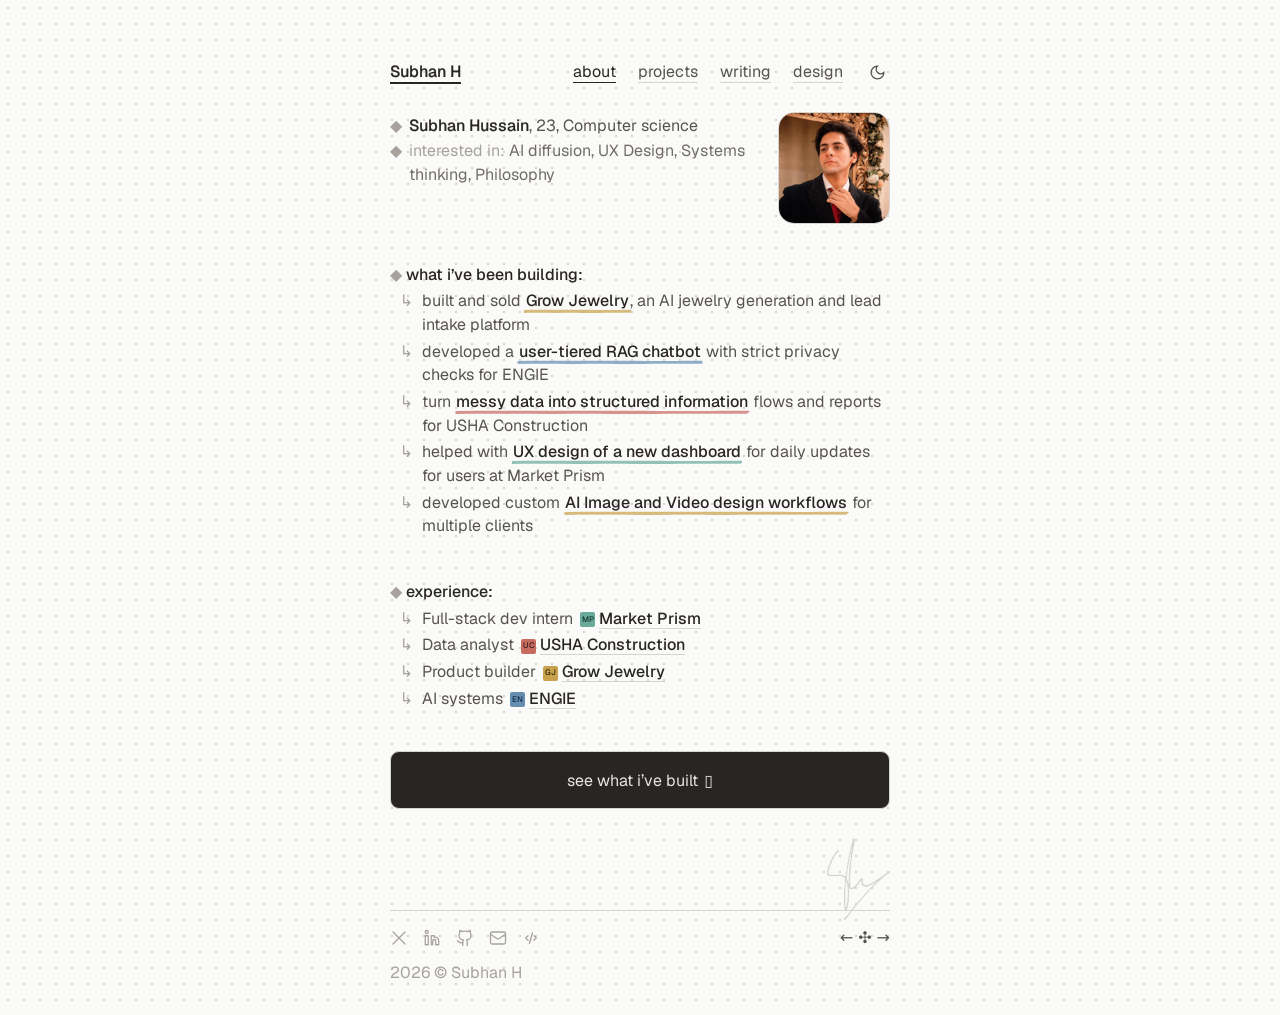
==== index.html @ 0f6ef970 "Simplify portfolio header" ====
<!doctype html>
<html lang="en" data-page="about">
  <head>
    <meta charset="UTF-8">
    <meta name="viewport" content="width=device-width, initial-scale=1">
    <meta name="description" content="Personal resume, projects, and writing.">
    <title>Subhan H</title>
    <script>
      try {
        document.documentElement.dataset.theme = localStorage.getItem("theme") || (matchMedia("(prefers-color-scheme: dark)").matches ? "dark" : "light");
      } catch (_) { document.documentElement.dataset.theme = "light"; }
    </script>
    <link rel="stylesheet" href="styles.css">
  </head>
  <body>
    <div class="page-shell">
      <header class="site-header">
        <a class="brand text-link js-name" href="index.html">Subhan H</a>
        <nav aria-label="Primary navigation">
          <a class="text-link active" href="index.html">about</a>
          <a class="text-link" href="projects.html">projects</a>
          <a class="text-link" href="writing.html">writing</a>
          <a class="text-link" href="design.html">design</a>
        </nav>
        <button class="icon-button js-theme" aria-label="Toggle color theme"></button>
      </header>

      <main>
        <section class="intro" aria-label="Resume overview">
          <div class="intro-section intro-summary">
            <div class="intro-summary-copy">
              <p class="diamond-line"><span>◆</span><span id="about-line"></span></p>
              <p class="diamond-line intro-interests"><span>◆</span><span id="interests-line"></span></p>
            </div>
            <div class="intro-headshot">
              <img src="assets/subhan-headshot.webp" alt="Portrait of Subhan Hussain">
            </div>
          </div>
          <div class="intro-section">
            <h2>◆ <em>what i’ve been building:</em></h2>
            <ul class="branch-list" id="highlights"></ul>
          </div>
          <div class="intro-section">
            <h2>◆ <em>experience:</em></h2>
            <ul class="branch-list experience-list" id="experience"></ul>
          </div>
        </section>
        <a class="work-cta" href="projects.html">see what i’ve built <span aria-hidden="true">▯</span></a>
        <div class="signature" aria-label="Personal signature">
          <img src="assets/signature-line-light.png" alt="">
        </div>
      </main>

      <footer id="site-footer"></footer>
    </div>
    <div id="command-palette"></div>
    <script src="site-data.js"></script>
    <script src="script.js"></script>
  </body>
</html>
---- styles.css ----
@font-face { font-family: Geist; src: url("assets/geist-400.woff2") format("woff2"); font-weight: 400; font-display: swap; }
@font-face { font-family: Geist; src: url("assets/geist-500.woff2") format("woff2"); font-weight: 500; font-display: swap; }
@font-face { font-family: Geist; src: url("assets/geist-500.woff2") format("woff2"); font-weight: 600; font-display: swap; }
@font-face { font-family: Caveat; src: url("assets/caveat-600.woff2") format("woff2"); font-weight: 600; font-display: swap; }

:root {
  font-family: Geist, ui-sans-serif, system-ui, sans-serif;
  color-scheme: light dark;
  --bg: #fafaf9; --dot: #d6d3d1; --text: #57534e; --strong: #292524;
  --muted: #a8a29e; --line: #d6d3d1; --surface: #f5f5f4; --surface-strong: #e7e5e4;
  --button-bg: #292524; --button-text: #e7e5e4; --shadow: rgba(41,37,36,.12);
  --accent-market-prism: #6aaa9a; --accent-usha: #c76b60; --accent-grow-jewelry: #c7a14c; --accent-engie: #668eb1;
}
:root[data-theme="dark"] {
  --bg: #050505; --dot: #18304a; --text: #a8a29e; --strong: #d6d3d1;
  --muted: #78716c; --line: #44403c; --surface: #1c1917; --surface-strong: #57534e;
  --button-bg: #151515; --button-text: #8f8b87; --shadow: rgba(0,0,0,.45);
}
* { box-sizing: border-box; }
html { min-height: 100%; background-color: var(--bg); background-image: radial-gradient(circle,var(--dot) .75px,transparent .85px); background-size: 16px 16px; font-kerning: normal; font-optical-sizing: none; font-synthesis: none; text-rendering: optimizeLegibility; }
body { margin: 0; min-width: 320px; color: var(--text); }
button,input { font: inherit; } button,a { color: inherit; -webkit-tap-highlight-color: transparent; }
.page-shell { width: min(500px,calc(100% - 48px)); min-height: 100vh; margin: 0 auto; padding: 60px 0 30px; font-size: 16px; line-height: 1.48; }
.site-header { display: flex; align-items: center; gap: 22px; margin-bottom: 26px; white-space: nowrap; }
.site-header nav { display: flex; align-items: center; gap: 22px; margin-left: auto; }
.text-link { padding: 0 0 2px; background: none; text-decoration: underline; text-decoration-color: var(--line); text-underline-offset: 5px; }
.text-link:hover,.text-link:focus-visible,.text-link.active { color: var(--strong); text-decoration-color: var(--strong); }
.brand { color: var(--strong); font-weight: 600; text-decoration-color: var(--strong); text-decoration-thickness: 2px; text-underline-offset: 5px; -webkit-text-stroke: .2px currentColor; }
.icon-button { display: grid; place-items: center; border: 0; padding: 4px; background: none; cursor: pointer; }
.icon-button svg { width: 17px; height: 17px; fill: none; stroke: currentColor; stroke-width: 1.8; stroke-linecap: round; }
.intro { display: grid; gap: 34px; }.intro-section { min-width: 0; }.intro-summary { display: grid; grid-template-columns: minmax(0,1fr) auto; gap: 18px; align-items: start; }.intro-summary-copy { min-width: 0; }.intro-headshot { width: clamp(88px,18vw,112px); aspect-ratio: 1; overflow: hidden; border: 1px solid var(--line); border-radius: 16px; background: var(--surface); }.intro-headshot img { display: block; width: 100%; height: 100%; object-fit: cover; object-position: center; }.intro p { margin: 2px 0; }.diamond-line { display: flex; gap: 7px; align-items: baseline; }.diamond-line>span:first-child,.intro h2 { color: var(--muted); }.intro-name { color: var(--strong); font-weight: 600; -webkit-text-stroke: .15px currentColor; }:root[data-theme="dark"] .intro-name { color: #fff; }.interests-label { color: var(--muted); }.interests-list { color: color-mix(in srgb,var(--text) 68%,var(--muted)); font-style: oblique 10deg; font-synthesis: style; }
strong { color: var(--strong); font-weight: 500; text-decoration: underline; text-decoration-color: var(--line); text-underline-offset: 4px; }.company-link { color: inherit; text-decoration: none; }.highlight strong { position: relative; z-index: 0; isolation: isolate; padding: 0 1px 3px; text-decoration: none; }.highlight strong::after { position: absolute; z-index: -1; right: -2px; bottom: -1px; left: -2px; height: 8px; background: color-mix(in srgb,var(--highlight-color) 78%,white); content: ""; opacity: .92; pointer-events: none; -webkit-mask: url("assets/crayon-underline.svg") center/100% 100% no-repeat; mask: url("assets/crayon-underline.svg") center/100% 100% no-repeat; }.highlight--market-prism strong { --highlight-color: var(--accent-market-prism); }.highlight--usha strong { --highlight-color: var(--accent-usha); }.highlight--grow-jewelry strong { --highlight-color: var(--accent-grow-jewelry); }.highlight--engie strong { --highlight-color: var(--accent-engie); }
.intro h2 { margin: 5px 0 2px; font-size: 16px; font-weight: 400; }.intro h2 em { color: var(--strong); font-weight: 500; }
.branch-list { list-style: none; margin: 0; padding: 0 0 0 31px; }.branch-list li { position: relative; margin: 3px 0; padding-left: 1px; }.branch-list li::before { content: "↳"; position: absolute; right: calc(100% + 8px); color: var(--muted); }
.company-mark { display: inline-grid; place-items: center; width: 15px; height: 15px; margin-left: 3px; border-radius: 2px; background: var(--surface-strong); color: var(--strong); font-size: 8px; font-weight: 600; vertical-align: 2px; }.company-mark--market-prism { background: var(--accent-market-prism); color: #153730; }.company-mark--usha { background: var(--accent-usha); color: #321b1b; }.company-mark--grow-jewelry { background: var(--accent-grow-jewelry); color: #302504; }.company-mark--engie { background: var(--accent-engie); color: #102b43; }
.work-cta { display: flex; align-items: center; justify-content: center; gap: 7px; width: 100%; height: 58px; margin-top: 38px; border: 1px solid var(--line); border-radius: 9px; background: var(--button-bg); color: var(--button-text); text-decoration: none; transition: transform .18s ease,box-shadow .18s ease; }.work-cta:hover { transform: translateY(-2px); box-shadow: 0 8px 20px var(--shadow); }
.signature { position: relative; z-index: 2; display: flex; align-items: center; justify-content: flex-end; height: 88px; margin: 8px 0 0; overflow: visible; pointer-events: none; }.signature img { display: block; width: auto; height: 82px; object-fit: contain; transform: translateY(18px); }:root[data-theme="dark"] .signature img { content: url("assets/signature-line-dark.png"); }
footer { position: relative; z-index: 1; margin-top: 5px; padding-top: 15px; border-top: 1px solid var(--line); color: var(--muted); }.footer-row,.socials,.footer-mark { display: flex; align-items: center; }.footer-row { justify-content: space-between; }.socials { gap: 15px; }.socials a { display: grid; place-items: center; min-width: 18px; text-decoration: none; transition: color .15s ease,transform .15s ease; }.socials a:hover { color: var(--strong); transform: translateY(-2px); }.socials svg { width: 18px; height: 18px; fill: none; stroke: currentColor; stroke-width: 1.7; stroke-linecap: round; stroke-linejoin: round; }.footer-mark { gap: 5px; color: var(--text); }footer p { margin: 11px 0 0; }
.project-search { display: flex; align-items: center; gap: 8px; height: 44px; margin: 4px 0 15px; padding: 0 12px; border: 1px solid var(--line); border-radius: 7px; background: color-mix(in srgb,var(--bg) 82%,transparent); }.project-search:focus-within { border-color: var(--strong); }.search-icon { width: 21px; height: 21px; fill: none; stroke: currentColor; stroke-width: 2; stroke-linecap: round; }.project-search input { width: 100%; border: 0; outline: 0; background: transparent; color: var(--strong); }.project-search input::placeholder { color: var(--muted); }
.project-list { display: grid; gap: 15px; }.project-card { position: relative; overflow: hidden; border: 1px solid var(--line); border-radius: 8px; background: var(--surface-strong); }.project-card-link { position: absolute; inset: 0; z-index: 1; border-radius: inherit; cursor: pointer; }.project-art { position: relative; display: grid; place-items: center; height: 245px; overflow: hidden; background: #2c2441; }.project-art.amber { background: #f1dba9; }.project-art.cyan { background: #173a44; }.project-thumbnail { display: block; width: 100%; height: 100%; object-fit: contain; background: #090909; }.art-grid { position: absolute; inset: 0; opacity: .5; background-image: linear-gradient(rgba(255,255,255,.1) 1px,transparent 1px),linear-gradient(90deg,rgba(255,255,255,.1) 1px,transparent 1px); background-size: 24px 24px; transform: perspective(250px) rotateX(55deg) scale(1.5); transform-origin: center bottom; }.art-window { position: relative; width: 73%; height: 66%; padding: 32px 24px; border: 1px solid rgba(255,255,255,.7); border-radius: 7px; background: rgba(250,250,249,.92); box-shadow: 0 20px 45px rgba(0,0,0,.25); color: #292524; }.art-window i { position: absolute; top: 12px; width: 7px; height: 7px; border-radius: 50%; background: #a8a29e; }.art-window i:first-child { left: 13px; background: #ef4444; }.art-window i:nth-child(2) { left: 25px; background: #f59e0b; }.art-window i:nth-child(3) { left: 37px; background: #22c55e; }.art-window b,.art-window small { display: block; }.art-window b { margin-top: 13px; font-size: 22px; }.art-window small { margin-top: 7px; color: #78716c; }
.project-copy { padding: 18px 20px 20px; background: color-mix(in srgb,var(--surface-strong) 92%,transparent); }.project-heading { display: flex; align-items: center; justify-content: space-between; }.project-heading h1 { margin: 0; color: var(--strong); font-size: 24px; font-weight: 500; }.project-heading span { position: relative; z-index: 2; display: flex; gap: 16px; }.project-heading svg { width: 20px; height: 20px; fill: none; stroke: currentColor; stroke-width: 1.8; stroke-linecap: round; stroke-linejoin: round; }.project-copy p { margin: 7px 0 5px; line-height: 1.55; }.tags { color: var(--muted); font-size: 13px; }.empty { margin: 30px 0; text-align: center; }
.article-list { display: grid; gap: 9px; padding: 2px 0 13px; }.article-row { display: grid; grid-template-columns: minmax(0,1fr) auto; gap: 18px; padding: 0; text-decoration: none; }.article-row span { color: var(--strong); }.article-row:hover span { text-decoration: underline; text-underline-offset: 4px; }.article-row time { color: var(--muted); }
.project-article { padding: 2px 0 13px; }.article-back { display: inline-block; margin-bottom: 25px; color: var(--muted); text-decoration: none; }.article-back:hover { color: var(--strong); text-decoration: underline; text-underline-offset: 4px; }.article-kicker { margin: 0 0 8px; color: var(--muted); font-size: 13px; }.project-article h1 { margin: 0; color: var(--strong); font-size: clamp(30px,7vw,40px); font-weight: 500; line-height: 1.1; letter-spacing: -.035em; }.article-dek { margin: 13px 0 0; color: var(--text); font-size: 18px; line-height: 1.5; }.article-note { margin: 12px 0 0; color: var(--muted); font-size: 13px; }.project-article section { margin-top: 34px; }.project-article h2 { margin: 0 0 12px; color: var(--strong); font-size: 21px; font-weight: 500; line-height: 1.25; }.project-article p { margin: 0 0 16px; line-height: 1.65; }.article-points,.article-flow { margin: 0 0 18px; padding-left: 22px; }.article-points li,.article-flow li { margin: 7px 0; line-height: 1.55; }.article-flow { counter-reset: flow; padding-left: 0; list-style: none; }.article-flow li { position: relative; padding-left: 33px; }.article-flow li::before { position: absolute; left: 0; display: grid; place-items: center; width: 21px; height: 21px; border: 1px solid var(--line); border-radius: 50%; color: var(--muted); content: counter(flow); counter-increment: flow; font-size: 11px; }.architecture-table { width: 100%; margin: 0 0 20px; border-collapse: collapse; font-size: 14px; }.architecture-table th,.architecture-table td { padding: 10px; border: 1px solid var(--line); text-align: left; vertical-align: top; }.architecture-table th { color: var(--strong); font-weight: 500; }.architecture-table td:first-child { width: 54px; color: var(--muted); font-family: ui-monospace,monospace; }
.design-accordion { display: grid; gap: 10px; }.design-section { border: 1px solid var(--line); border-radius: 8px; background: color-mix(in srgb,var(--bg) 86%,transparent); overflow: clip; }.design-section summary { display: flex; align-items: center; justify-content: space-between; gap: 16px; padding: 12px 14px; color: var(--strong); font-weight: 500; cursor: pointer; list-style: none; }.design-section summary::-webkit-details-marker { display: none; }.design-section summary::after { content: "+"; order: 3; width: 16px; color: var(--muted); font-family: ui-monospace,monospace; font-weight: 400; text-align: center; }.design-section[open] summary::after { content: "−"; }.design-section[open] summary { border-bottom: 1px solid var(--line); }.section-count { margin-left: auto; color: var(--muted); font-size: 12px; font-weight: 400; }.section-body { padding: 14px; }.ux-article-grid { display: grid; grid-template-columns: repeat(2,minmax(0,1fr)); gap: 10px; }.ux-article-card { min-width: 0; overflow: hidden; border: 1px solid var(--line); border-radius: 8px; background: var(--surface); }.ux-card-art { position: relative; display: flex; align-items: flex-end; aspect-ratio: 16/10; padding: 10px; overflow: hidden; border-bottom: 1px solid var(--line); background-image: linear-gradient(rgba(255,255,255,.05) 1px,transparent 1px),linear-gradient(90deg,rgba(255,255,255,.05) 1px,transparent 1px); background-size: 14px 14px; }.ux-card-art span { color: var(--muted); font-family: ui-monospace,monospace; font-size: 12px; }.ux-card-art i { position: absolute; right: 12px; width: 42%; height: 1px; background: var(--line); transform-origin: right; }.ux-card-art i:nth-of-type(1) { top: 35%; transform: rotate(-18deg); }.ux-card-art i:nth-of-type(2) { top: 53%; width: 60%; transform: rotate(12deg); }.ux-card-art i:nth-of-type(3) { top: 69%; width: 32%; transform: rotate(-35deg); }.ux-card-copy { padding: 11px; }.ux-card-copy small { display: block; color: var(--muted); font-size: 10px; line-height: 1.3; }.ux-card-copy h1 { margin: 7px 0 5px; color: var(--strong); font-size: 15px; font-weight: 500; line-height: 1.25; }.ux-card-copy p { margin: 0; font-size: 13px; line-height: 1.4; }.read-label { display: block; margin-top: 12px; color: var(--muted); font-size: 11px; }.brand-body { padding: 10px; }.brand-grid { display: grid; grid-template-columns: repeat(2,minmax(0,1fr)); gap: 10px; }.brand-item { display: grid; place-items: center; aspect-ratio: 4/5; padding: 4px; overflow: hidden; border: 1px solid var(--line); border-radius: 8px; background: var(--surface); transition: border-color .15s ease,transform .15s ease; }.brand-item:hover { border-color: var(--strong); transform: translateY(-2px); }.brand-item img { display: block; width: 100%; height: 100%; border-radius: 5px; object-fit: contain; }
.palette-backdrop { position: fixed; inset: 0; z-index: 20; display: grid; place-items: start center; padding-top: 17vh; background: rgba(0,0,0,.48); backdrop-filter: blur(3px); }.palette-backdrop[hidden] { display: none; }.palette { width: min(420px,calc(100% - 36px)); padding: 8px; border: 1px solid var(--line); border-radius: 10px; background: var(--bg); box-shadow: 0 24px 70px rgba(0,0,0,.35); }.palette-title { display: flex; justify-content: space-between; padding: 7px 9px 11px; color: var(--muted); font-size: 13px; }.palette-title button { padding: 0; border: 0; background: none; font-size: 20px; }.palette>a,.palette>button { display: block; width: 100%; padding: 9px 10px; border: 0; border-radius: 6px; background: transparent; text-align: left; text-decoration: none; cursor: pointer; }.palette>a:hover,.palette>button:hover,.palette>a:focus-visible,.palette>button:focus-visible { background: var(--surface); color: var(--strong); outline: none; }
:focus-visible { outline: 2px solid var(--strong); outline-offset: 3px; }
@supports (-moz-appearance:none) { .page-shell { -webkit-text-stroke: .08px currentColor; } }
@media (max-width:640px) { .page-shell { width: calc(100% - 48px); padding-top: 31px; }.site-header { flex-wrap: wrap; gap: 10px 12px; margin-bottom: 36px; }.site-header nav { order: 3; width: 100%; gap: 16px; margin-left: 0; }.icon-button { margin-left: auto; }.signature { height: 78px; }.signature img { height: 72px; transform: translateY(16px); }.project-art { height: 190px; }.project-copy { padding: 15px 17px 17px; }.project-heading h1 { font-size: 22px; }.article-row { gap: 10px; }.article-row time { width: 52px; text-align: right; }.design-section summary { padding: 11px 12px; }.section-body { padding: 12px; }.design-case dl { padding-left: 20px; }.brand-body { padding: 8px; }.brand-grid { gap: 8px; } }
@media (max-width:380px) { .page-shell { width: calc(100% - 32px); }.site-header { gap: 8px; font-size: 14px; }.site-header nav { gap: 8px; }.project-art { height: 165px; } }
@media (prefers-reduced-motion:reduce) { *,*::before,*::after { scroll-behavior: auto!important; transition: none!important; } }
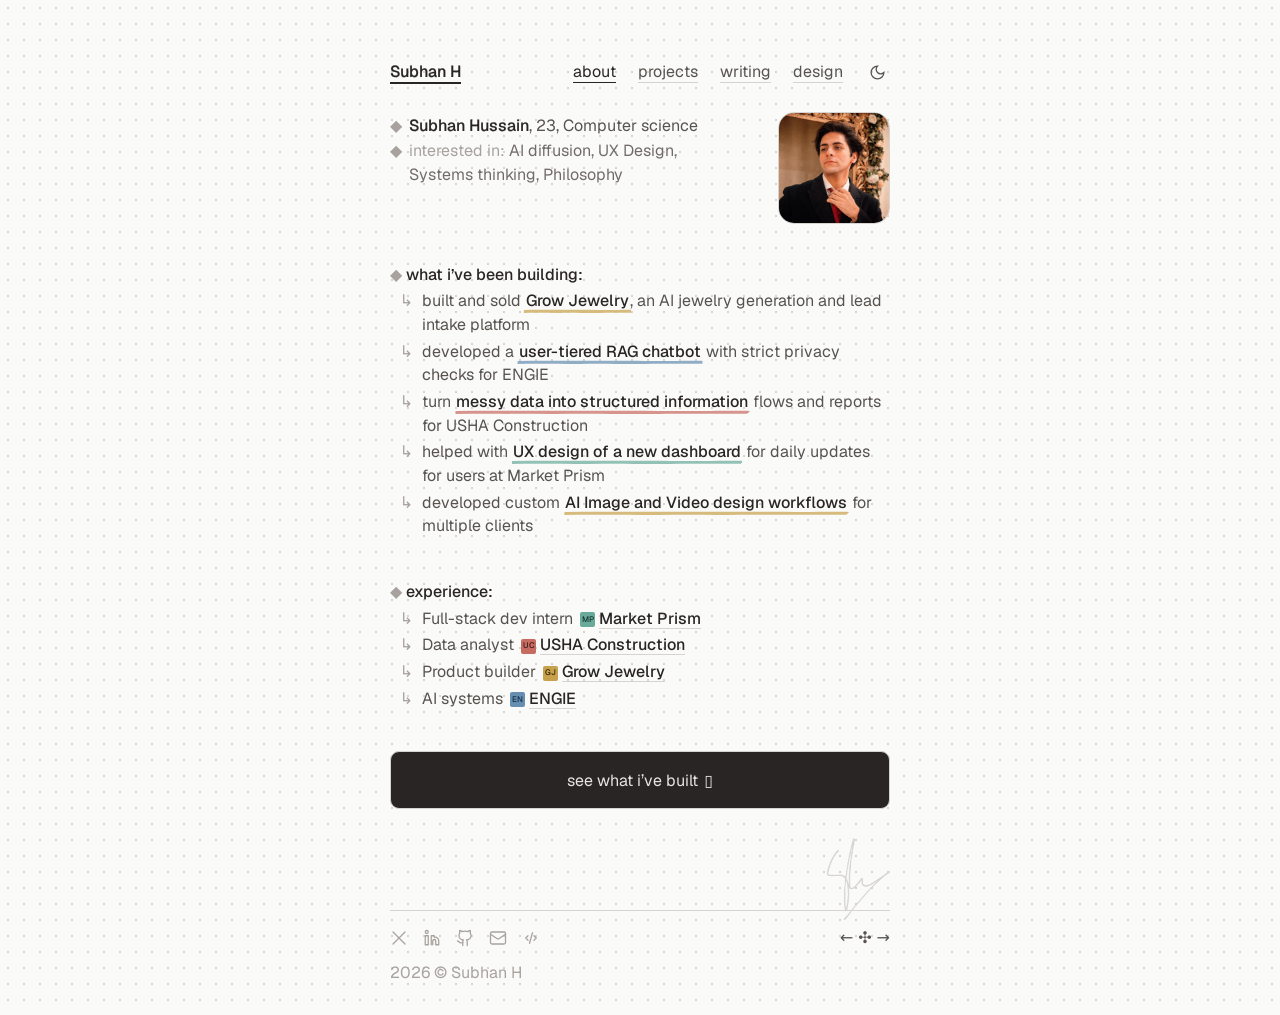
==== commit fc857acf: "Refresh profile data assets" ====
--- a/index.html
+++ b/index.html
@@ -54,7 +54,7 @@
       <footer id="site-footer"></footer>
     </div>
     <div id="command-palette"></div>
-    <script src="site-data.js"></script>
-    <script src="script.js"></script>
+    <script src="site-data.js?v=6ecf528"></script>
+    <script src="script.js?v=6ecf528"></script>
   </body>
 </html>
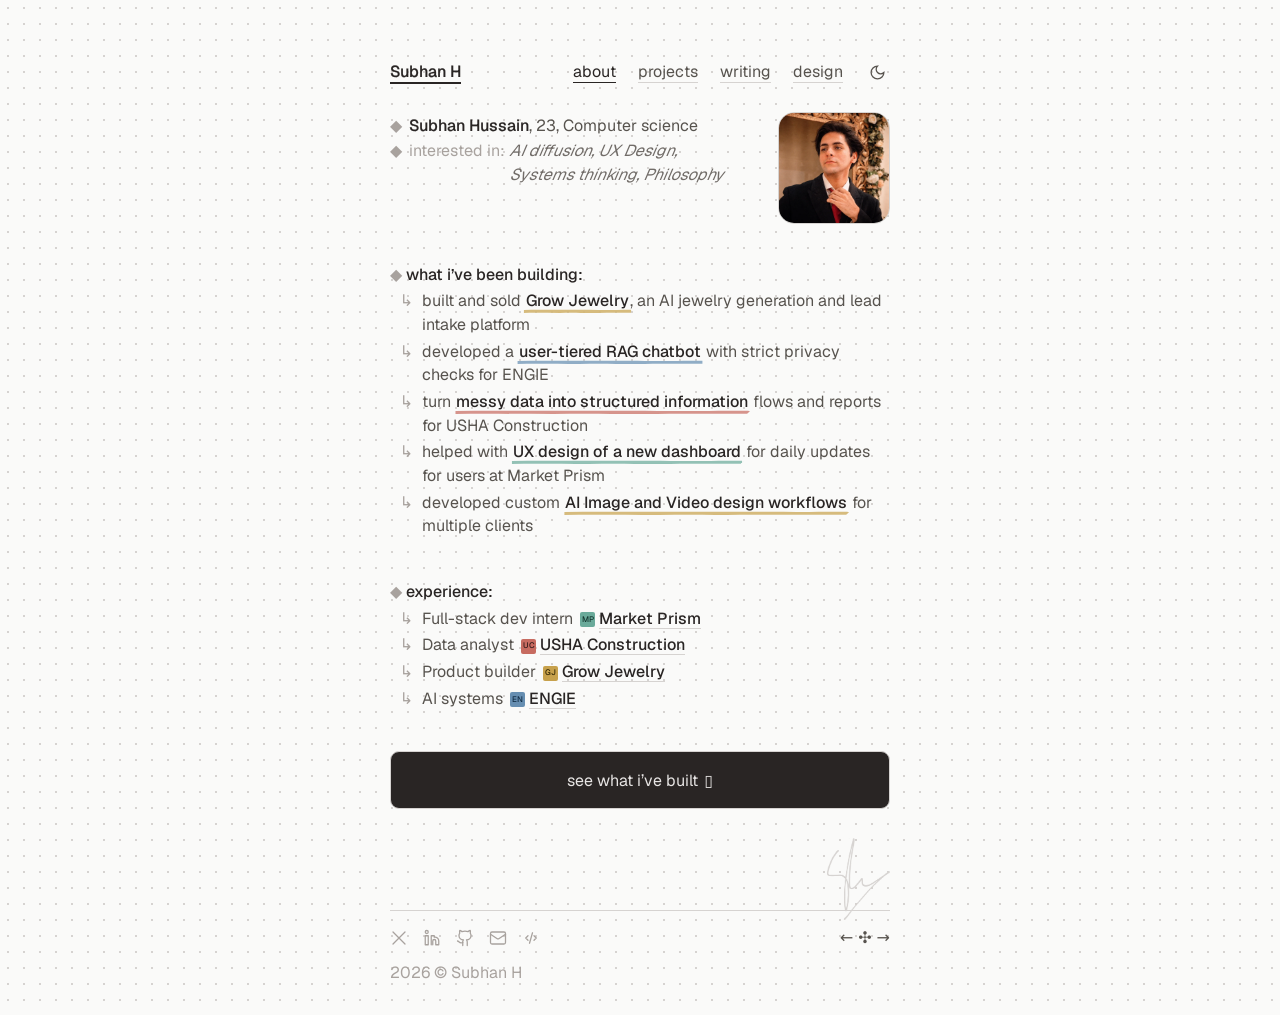
==== commit 7362b31d: "Share profile intro across site" ====
--- a/index.html
+++ b/index.html
@@ -10,7 +10,7 @@
         document.documentElement.dataset.theme = localStorage.getItem("theme") || (matchMedia("(prefers-color-scheme: dark)").matches ? "dark" : "light");
       } catch (_) { document.documentElement.dataset.theme = "light"; }
     </script>
-    <link rel="stylesheet" href="styles.css">
+    <link rel="stylesheet" href="styles.css?v=site-intro-1">
   </head>
   <body>
     <div class="page-shell">
@@ -25,17 +25,10 @@
         <button class="icon-button js-theme" aria-label="Toggle color theme"></button>
       </header>
 
+      <section class="site-intro js-site-intro" aria-label="Profile introduction"></section>
+
       <main>
         <section class="intro" aria-label="Resume overview">
-          <div class="intro-section intro-summary">
-            <div class="intro-summary-copy">
-              <p class="diamond-line"><span>◆</span><span id="about-line"></span></p>
-              <p class="diamond-line intro-interests"><span>◆</span><span id="interests-line"></span></p>
-            </div>
-            <div class="intro-headshot">
-              <img src="assets/subhan-headshot.webp" alt="Portrait of Subhan Hussain">
-            </div>
-          </div>
           <div class="intro-section">
             <h2>◆ <em>what i’ve been building:</em></h2>
             <ul class="branch-list" id="highlights"></ul>
@@ -54,7 +47,7 @@
       <footer id="site-footer"></footer>
     </div>
     <div id="command-palette"></div>
-    <script src="site-data.js?v=6ecf528"></script>
-    <script src="script.js?v=6ecf528"></script>
+    <script src="site-data.js?v=site-intro-1"></script>
+    <script src="script.js?v=site-intro-1"></script>
   </body>
 </html>
--- a/styles.css
+++ b/styles.css
@@ -28,7 +28,7 @@
 .brand { color: var(--strong); font-weight: 600; text-decoration-color: var(--strong); text-decoration-thickness: 2px; text-underline-offset: 5px; -webkit-text-stroke: .2px currentColor; }
 .icon-button { display: grid; place-items: center; border: 0; padding: 4px; background: none; cursor: pointer; }
 .icon-button svg { width: 17px; height: 17px; fill: none; stroke: currentColor; stroke-width: 1.8; stroke-linecap: round; }
-.intro { display: grid; gap: 34px; }.intro-section { min-width: 0; }.intro-summary { display: grid; grid-template-columns: minmax(0,1fr) auto; gap: 18px; align-items: start; }.intro-summary-copy { min-width: 0; }.intro-headshot { width: clamp(88px,18vw,112px); aspect-ratio: 1; overflow: hidden; border: 1px solid var(--line); border-radius: 16px; background: var(--surface); }.intro-headshot img { display: block; width: 100%; height: 100%; object-fit: cover; object-position: center; }.intro p { margin: 2px 0; }.diamond-line { display: flex; gap: 7px; align-items: baseline; }.diamond-line>span:first-child,.intro h2 { color: var(--muted); }.intro-name { color: var(--strong); font-weight: 600; -webkit-text-stroke: .15px currentColor; }:root[data-theme="dark"] .intro-name { color: #fff; }.interests-label { color: var(--muted); }.interests-list { color: color-mix(in srgb,var(--text) 68%,var(--muted)); font-style: oblique 10deg; font-synthesis: style; }
+.site-intro { display: grid; grid-template-columns: minmax(0,1fr) auto; gap: 18px; align-items: start; margin-bottom: 34px; }.intro { display: grid; gap: 34px; }.intro-section,.intro-summary-copy { min-width: 0; }.intro-headshot { width: clamp(88px,18vw,112px); aspect-ratio: 1; overflow: hidden; border: 1px solid var(--line); border-radius: 16px; background: var(--surface); }.intro-headshot img { display: block; width: 100%; height: 100%; object-fit: cover; object-position: center; }.site-intro p,.intro p { margin: 2px 0; }.diamond-line { display: flex; gap: 7px; align-items: baseline; }.diamond-line>span:first-child,.intro h2 { color: var(--muted); }.intro-name { color: var(--strong); font-weight: 600; -webkit-text-stroke: .15px currentColor; }:root[data-theme="dark"] .intro-name { color: #fff; }.interests-content { display: grid; grid-template-columns: auto minmax(0,1fr); flex: 1; align-items: start; min-width: 0; column-gap: 5px; }.interests-label { color: var(--muted); }.interests-list { display: grid; min-width: 0; color: color-mix(in srgb,var(--text) 68%,var(--muted)); font-style: italic; font-synthesis: style; }.interest-value-line { display: block; transform: skewX(-10deg); transform-origin: left center; }
 strong { color: var(--strong); font-weight: 500; text-decoration: underline; text-decoration-color: var(--line); text-underline-offset: 4px; }.company-link { color: inherit; text-decoration: none; }.highlight strong { position: relative; z-index: 0; isolation: isolate; padding: 0 1px 3px; text-decoration: none; }.highlight strong::after { position: absolute; z-index: -1; right: -2px; bottom: -1px; left: -2px; height: 8px; background: color-mix(in srgb,var(--highlight-color) 78%,white); content: ""; opacity: .92; pointer-events: none; -webkit-mask: url("assets/crayon-underline.svg") center/100% 100% no-repeat; mask: url("assets/crayon-underline.svg") center/100% 100% no-repeat; }.highlight--market-prism strong { --highlight-color: var(--accent-market-prism); }.highlight--usha strong { --highlight-color: var(--accent-usha); }.highlight--grow-jewelry strong { --highlight-color: var(--accent-grow-jewelry); }.highlight--engie strong { --highlight-color: var(--accent-engie); }
 .intro h2 { margin: 5px 0 2px; font-size: 16px; font-weight: 400; }.intro h2 em { color: var(--strong); font-weight: 500; }
 .branch-list { list-style: none; margin: 0; padding: 0 0 0 31px; }.branch-list li { position: relative; margin: 3px 0; padding-left: 1px; }.branch-list li::before { content: "↳"; position: absolute; right: calc(100% + 8px); color: var(--muted); }
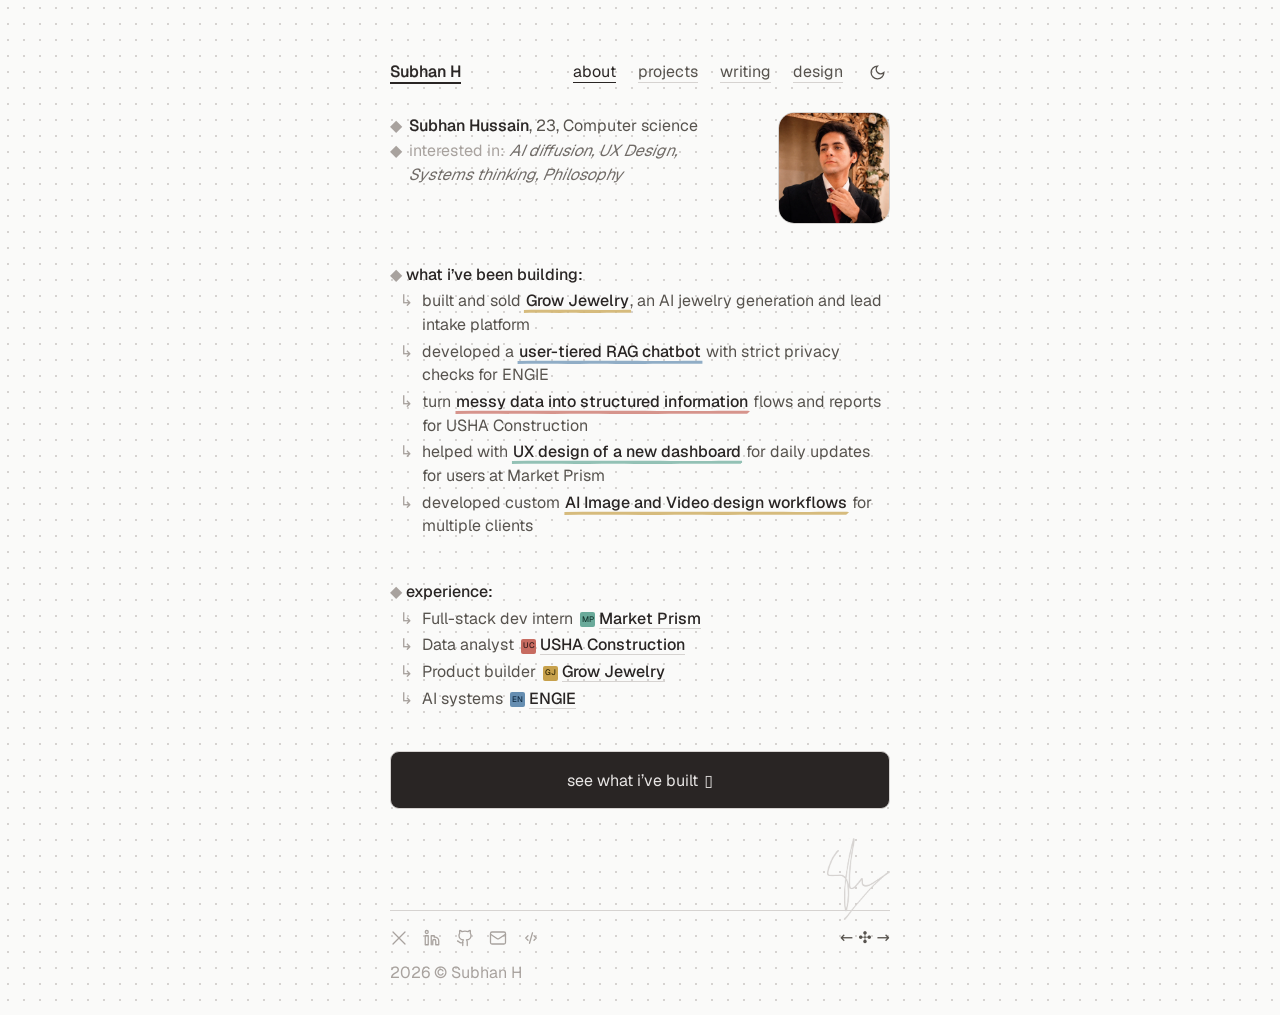
==== commit 9b16dc30: "Align second interests line naturally" ====
--- a/index.html
+++ b/index.html
@@ -10,7 +10,7 @@
         document.documentElement.dataset.theme = localStorage.getItem("theme") || (matchMedia("(prefers-color-scheme: dark)").matches ? "dark" : "light");
       } catch (_) { document.documentElement.dataset.theme = "light"; }
     </script>
-    <link rel="stylesheet" href="styles.css?v=site-intro-1">
+    <link rel="stylesheet" href="styles.css?v=site-intro-3">
   </head>
   <body>
     <div class="page-shell">
@@ -48,6 +48,6 @@
     </div>
     <div id="command-palette"></div>
     <script src="site-data.js?v=site-intro-1"></script>
-    <script src="script.js?v=site-intro-1"></script>
+    <script src="script.js?v=site-intro-3"></script>
   </body>
 </html>
--- a/styles.css
+++ b/styles.css
@@ -28,7 +28,7 @@
 .brand { color: var(--strong); font-weight: 600; text-decoration-color: var(--strong); text-decoration-thickness: 2px; text-underline-offset: 5px; -webkit-text-stroke: .2px currentColor; }
 .icon-button { display: grid; place-items: center; border: 0; padding: 4px; background: none; cursor: pointer; }
 .icon-button svg { width: 17px; height: 17px; fill: none; stroke: currentColor; stroke-width: 1.8; stroke-linecap: round; }
-.site-intro { display: grid; grid-template-columns: minmax(0,1fr) auto; gap: 18px; align-items: start; margin-bottom: 34px; }.intro { display: grid; gap: 34px; }.intro-section,.intro-summary-copy { min-width: 0; }.intro-headshot { width: clamp(88px,18vw,112px); aspect-ratio: 1; overflow: hidden; border: 1px solid var(--line); border-radius: 16px; background: var(--surface); }.intro-headshot img { display: block; width: 100%; height: 100%; object-fit: cover; object-position: center; }.site-intro p,.intro p { margin: 2px 0; }.diamond-line { display: flex; gap: 7px; align-items: baseline; }.diamond-line>span:first-child,.intro h2 { color: var(--muted); }.intro-name { color: var(--strong); font-weight: 600; -webkit-text-stroke: .15px currentColor; }:root[data-theme="dark"] .intro-name { color: #fff; }.interests-content { display: grid; grid-template-columns: auto minmax(0,1fr); flex: 1; align-items: start; min-width: 0; column-gap: 5px; }.interests-label { color: var(--muted); }.interests-list { display: grid; min-width: 0; color: color-mix(in srgb,var(--text) 68%,var(--muted)); font-style: italic; font-synthesis: style; }.interest-value-line { display: block; transform: skewX(-10deg); transform-origin: left center; }
+.site-intro { display: grid; grid-template-columns: minmax(0,1fr) auto; gap: 18px; align-items: start; margin-bottom: 34px; }.intro { display: grid; gap: 34px; }.intro-section,.intro-summary-copy { min-width: 0; }.intro-headshot { width: clamp(88px,18vw,112px); aspect-ratio: 1; overflow: hidden; border: 1px solid var(--line); border-radius: 16px; background: var(--surface); }.intro-headshot img { display: block; width: 100%; height: 100%; object-fit: cover; object-position: center; }.site-intro p,.intro p { margin: 2px 0; }.diamond-line { display: flex; gap: 7px; align-items: baseline; }.diamond-line>span:first-child,.intro h2 { color: var(--muted); }.intro-name { color: var(--strong); font-weight: 600; -webkit-text-stroke: .15px currentColor; }:root[data-theme="dark"] .intro-name { color: #fff; }.interests-content { display: grid; grid-template-columns: auto minmax(0,1fr); flex: 1; align-items: start; min-width: 0; column-gap: 5px; }.interests-label { color: var(--muted); }.interest-value-line { display: block; min-width: 0; color: color-mix(in srgb,var(--text) 68%,var(--muted)); font-style: italic; font-synthesis: style; transform: skewX(-10deg); transform-origin: left center; }.interest-value-line--full { grid-column: 1/-1; }
 strong { color: var(--strong); font-weight: 500; text-decoration: underline; text-decoration-color: var(--line); text-underline-offset: 4px; }.company-link { color: inherit; text-decoration: none; }.highlight strong { position: relative; z-index: 0; isolation: isolate; padding: 0 1px 3px; text-decoration: none; }.highlight strong::after { position: absolute; z-index: -1; right: -2px; bottom: -1px; left: -2px; height: 8px; background: color-mix(in srgb,var(--highlight-color) 78%,white); content: ""; opacity: .92; pointer-events: none; -webkit-mask: url("assets/crayon-underline.svg") center/100% 100% no-repeat; mask: url("assets/crayon-underline.svg") center/100% 100% no-repeat; }.highlight--market-prism strong { --highlight-color: var(--accent-market-prism); }.highlight--usha strong { --highlight-color: var(--accent-usha); }.highlight--grow-jewelry strong { --highlight-color: var(--accent-grow-jewelry); }.highlight--engie strong { --highlight-color: var(--accent-engie); }
 .intro h2 { margin: 5px 0 2px; font-size: 16px; font-weight: 400; }.intro h2 em { color: var(--strong); font-weight: 500; }
 .branch-list { list-style: none; margin: 0; padding: 0 0 0 31px; }.branch-list li { position: relative; margin: 3px 0; padding-left: 1px; }.branch-list li::before { content: "↳"; position: absolute; right: calc(100% + 8px); color: var(--muted); }
@@ -45,6 +45,6 @@
 .palette-backdrop { position: fixed; inset: 0; z-index: 20; display: grid; place-items: start center; padding-top: 17vh; background: rgba(0,0,0,.48); backdrop-filter: blur(3px); }.palette-backdrop[hidden] { display: none; }.palette { width: min(420px,calc(100% - 36px)); padding: 8px; border: 1px solid var(--line); border-radius: 10px; background: var(--bg); box-shadow: 0 24px 70px rgba(0,0,0,.35); }.palette-title { display: flex; justify-content: space-between; padding: 7px 9px 11px; color: var(--muted); font-size: 13px; }.palette-title button { padding: 0; border: 0; background: none; font-size: 20px; }.palette>a,.palette>button { display: block; width: 100%; padding: 9px 10px; border: 0; border-radius: 6px; background: transparent; text-align: left; text-decoration: none; cursor: pointer; }.palette>a:hover,.palette>button:hover,.palette>a:focus-visible,.palette>button:focus-visible { background: var(--surface); color: var(--strong); outline: none; }
 :focus-visible { outline: 2px solid var(--strong); outline-offset: 3px; }
 @supports (-moz-appearance:none) { .page-shell { -webkit-text-stroke: .08px currentColor; } }
-@media (max-width:640px) { .page-shell { width: calc(100% - 48px); padding-top: 31px; }.site-header { flex-wrap: wrap; gap: 10px 12px; margin-bottom: 36px; }.site-header nav { order: 3; width: 100%; gap: 16px; margin-left: 0; }.icon-button { margin-left: auto; }.signature { height: 78px; }.signature img { height: 72px; transform: translateY(16px); }.project-art { height: 190px; }.project-copy { padding: 15px 17px 17px; }.project-heading h1 { font-size: 22px; }.article-row { gap: 10px; }.article-row time { width: 52px; text-align: right; }.design-section summary { padding: 11px 12px; }.section-body { padding: 12px; }.design-case dl { padding-left: 20px; }.brand-body { padding: 8px; }.brand-grid { gap: 8px; } }
+@media (max-width:640px) { .page-shell { width: calc(100% - 48px); padding-top: 31px; }.site-header { flex-wrap: wrap; gap: 10px 12px; margin-bottom: 36px; }.site-header nav { order: 3; width: 100%; gap: 16px; margin-left: 0; }.icon-button { margin-left: auto; }.interests-content { grid-template-columns: minmax(0,1fr); row-gap: 1px; }.signature { height: 78px; }.signature img { height: 72px; transform: translateY(16px); }.project-art { height: 190px; }.project-copy { padding: 15px 17px 17px; }.project-heading h1 { font-size: 22px; }.article-row { gap: 10px; }.article-row time { width: 52px; text-align: right; }.design-section summary { padding: 11px 12px; }.section-body { padding: 12px; }.design-case dl { padding-left: 20px; }.brand-body { padding: 8px; }.brand-grid { gap: 8px; } }
 @media (max-width:380px) { .page-shell { width: calc(100% - 32px); }.site-header { gap: 8px; font-size: 14px; }.site-header nav { gap: 8px; }.project-art { height: 165px; } }
 @media (prefers-reduced-motion:reduce) { *,*::before,*::after { scroll-behavior: auto!important; transition: none!important; } }
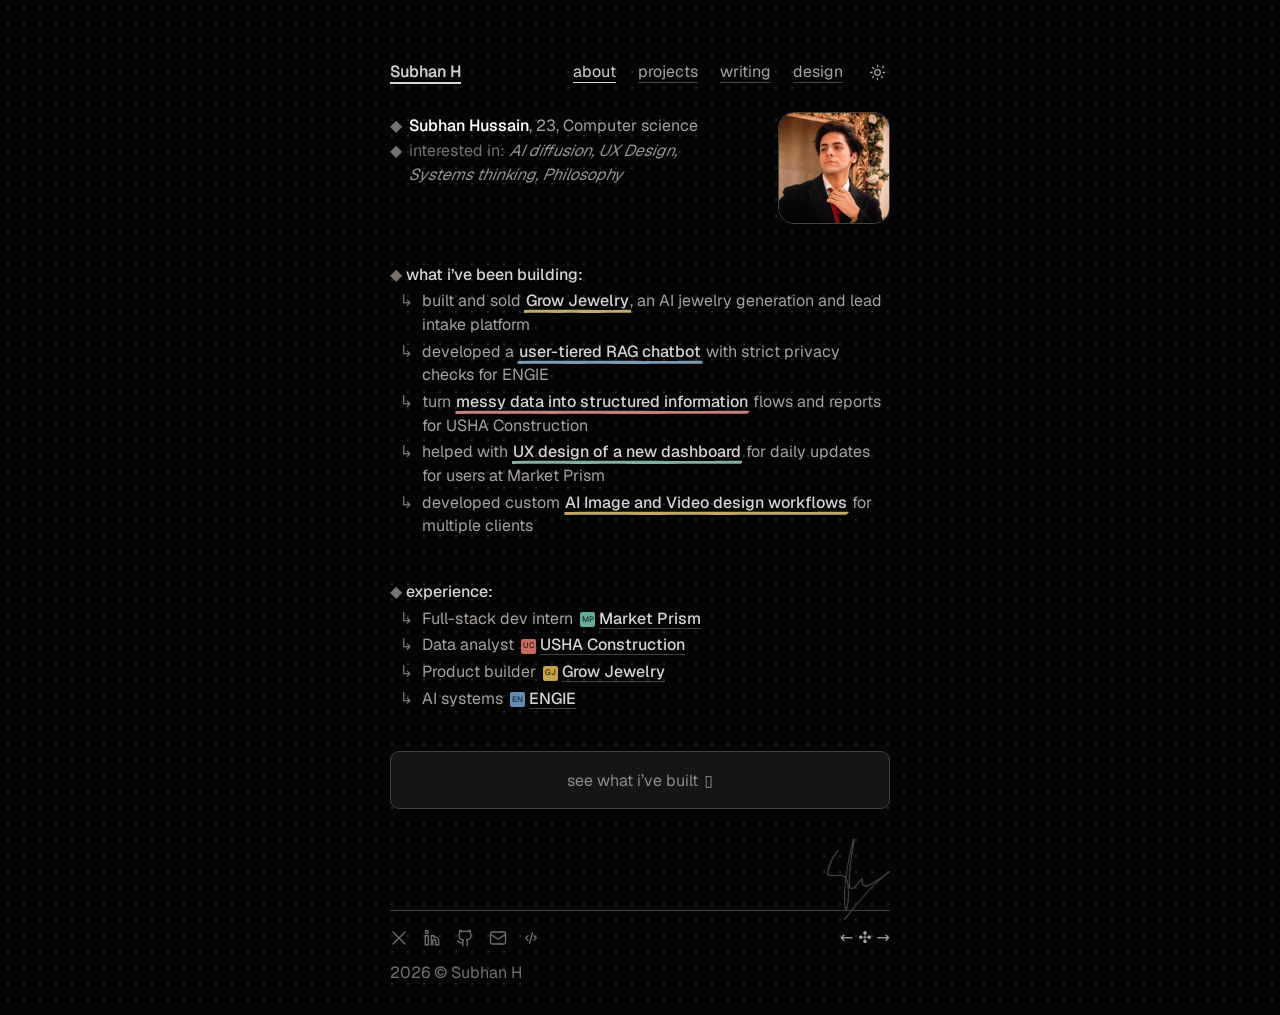
==== commit 0dbb7fe2: "Default resume site to dark theme" ====
--- a/index.html
+++ b/index.html
@@ -7,10 +7,11 @@
     <title>Subhan H</title>
     <script>
       try {
-        document.documentElement.dataset.theme = localStorage.getItem("theme") || (matchMedia("(prefers-color-scheme: dark)").matches ? "dark" : "light");
+        document.documentElement.dataset.theme = localStorage.getItem("theme") || "dark";
       } catch (_) { document.documentElement.dataset.theme = "light"; }
     </script>
-    <link rel="stylesheet" href="styles.css?v=site-intro-3">
+    <link rel="stylesheet" href="styles.css?v=site-intro-4">
+    <link rel="icon" type="image/png" href="assets/signature-favicon.png?v=1">
   </head>
   <body>
     <div class="page-shell">
--- a/styles.css
+++ b/styles.css
@@ -39,12 +39,58 @@
 .project-search { display: flex; align-items: center; gap: 8px; height: 44px; margin: 4px 0 15px; padding: 0 12px; border: 1px solid var(--line); border-radius: 7px; background: color-mix(in srgb,var(--bg) 82%,transparent); }.project-search:focus-within { border-color: var(--strong); }.search-icon { width: 21px; height: 21px; fill: none; stroke: currentColor; stroke-width: 2; stroke-linecap: round; }.project-search input { width: 100%; border: 0; outline: 0; background: transparent; color: var(--strong); }.project-search input::placeholder { color: var(--muted); }
 .project-list { display: grid; gap: 15px; }.project-card { position: relative; overflow: hidden; border: 1px solid var(--line); border-radius: 8px; background: var(--surface-strong); }.project-card-link { position: absolute; inset: 0; z-index: 1; border-radius: inherit; cursor: pointer; }.project-art { position: relative; display: grid; place-items: center; height: 245px; overflow: hidden; background: #2c2441; }.project-art.amber { background: #f1dba9; }.project-art.cyan { background: #173a44; }.project-thumbnail { display: block; width: 100%; height: 100%; object-fit: contain; background: #090909; }.art-grid { position: absolute; inset: 0; opacity: .5; background-image: linear-gradient(rgba(255,255,255,.1) 1px,transparent 1px),linear-gradient(90deg,rgba(255,255,255,.1) 1px,transparent 1px); background-size: 24px 24px; transform: perspective(250px) rotateX(55deg) scale(1.5); transform-origin: center bottom; }.art-window { position: relative; width: 73%; height: 66%; padding: 32px 24px; border: 1px solid rgba(255,255,255,.7); border-radius: 7px; background: rgba(250,250,249,.92); box-shadow: 0 20px 45px rgba(0,0,0,.25); color: #292524; }.art-window i { position: absolute; top: 12px; width: 7px; height: 7px; border-radius: 50%; background: #a8a29e; }.art-window i:first-child { left: 13px; background: #ef4444; }.art-window i:nth-child(2) { left: 25px; background: #f59e0b; }.art-window i:nth-child(3) { left: 37px; background: #22c55e; }.art-window b,.art-window small { display: block; }.art-window b { margin-top: 13px; font-size: 22px; }.art-window small { margin-top: 7px; color: #78716c; }
 .project-copy { padding: 18px 20px 20px; background: color-mix(in srgb,var(--surface-strong) 92%,transparent); }.project-heading { display: flex; align-items: center; justify-content: space-between; }.project-heading h1 { margin: 0; color: var(--strong); font-size: 24px; font-weight: 500; }.project-heading span { position: relative; z-index: 2; display: flex; gap: 16px; }.project-heading svg { width: 20px; height: 20px; fill: none; stroke: currentColor; stroke-width: 1.8; stroke-linecap: round; stroke-linejoin: round; }.project-copy p { margin: 7px 0 5px; line-height: 1.55; }.tags { color: var(--muted); font-size: 13px; }.empty { margin: 30px 0; text-align: center; }
-.article-list { display: grid; gap: 9px; padding: 2px 0 13px; }.article-row { display: grid; grid-template-columns: minmax(0,1fr) auto; gap: 18px; padding: 0; text-decoration: none; }.article-row span { color: var(--strong); }.article-row:hover span { text-decoration: underline; text-underline-offset: 4px; }.article-row time { color: var(--muted); }
-.project-article { padding: 2px 0 13px; }.article-back { display: inline-block; margin-bottom: 25px; color: var(--muted); text-decoration: none; }.article-back:hover { color: var(--strong); text-decoration: underline; text-underline-offset: 4px; }.article-kicker { margin: 0 0 8px; color: var(--muted); font-size: 13px; }.project-article h1 { margin: 0; color: var(--strong); font-size: clamp(30px,7vw,40px); font-weight: 500; line-height: 1.1; letter-spacing: -.035em; }.article-dek { margin: 13px 0 0; color: var(--text); font-size: 18px; line-height: 1.5; }.article-note { margin: 12px 0 0; color: var(--muted); font-size: 13px; }.project-article section { margin-top: 34px; }.project-article h2 { margin: 0 0 12px; color: var(--strong); font-size: 21px; font-weight: 500; line-height: 1.25; }.project-article p { margin: 0 0 16px; line-height: 1.65; }.article-points,.article-flow { margin: 0 0 18px; padding-left: 22px; }.article-points li,.article-flow li { margin: 7px 0; line-height: 1.55; }.article-flow { counter-reset: flow; padding-left: 0; list-style: none; }.article-flow li { position: relative; padding-left: 33px; }.article-flow li::before { position: absolute; left: 0; display: grid; place-items: center; width: 21px; height: 21px; border: 1px solid var(--line); border-radius: 50%; color: var(--muted); content: counter(flow); counter-increment: flow; font-size: 11px; }.architecture-table { width: 100%; margin: 0 0 20px; border-collapse: collapse; font-size: 14px; }.architecture-table th,.architecture-table td { padding: 10px; border: 1px solid var(--line); text-align: left; vertical-align: top; }.architecture-table th { color: var(--strong); font-weight: 500; }.architecture-table td:first-child { width: 54px; color: var(--muted); font-family: ui-monospace,monospace; }
+.article-list { display: grid; gap: 9px; padding: 2px 0 13px; }.article-row { display: grid; grid-template-columns: minmax(0,1fr) auto; gap: 18px; padding: 0; text-decoration: none; }.article-row span { color: var(--strong); }.article-row:hover span { text-decoration: underline; text-underline-offset: 4px; }.article-row time { color: var(--muted); }.article-row--draft { color: var(--unfinished-text, #806022); }.article-row--draft span,.article-row--draft time { color: inherit; }.article-row--draft time { color: var(--unfinished-text, #806022); }.article-row--draft:hover span { text-decoration: none; }
+.project-article { padding: 28px 0 13px; }.article-back { display: inline-block; margin-bottom: 25px; color: var(--muted); text-decoration: none; }.article-back:hover { color: var(--strong); text-decoration: underline; text-underline-offset: 4px; }.article-kicker { margin: 0 0 8px; color: var(--muted); font-size: 13px; }.project-article h1 { margin: 0; color: var(--strong); font-size: clamp(30px,7vw,40px); font-weight: 500; line-height: 1.1; letter-spacing: -.035em; }.article-dek { margin: 13px 0 0; color: var(--accent-grow-jewelry); font-size: 18px; font-style: italic; font-synthesis: style; line-height: 1.5; }.article-note { margin: 12px 0 0; color: var(--muted); font-size: 13px; }.article-actions { display: flex; flex-wrap: wrap; gap: 10px; margin: 22px 0 4px; }.article-button { display: inline-flex; align-items: center; justify-content: center; min-height: 40px; padding: 0 15px; border: 1px solid rgba(41,37,36,.25); border-radius: 7px; color: #292524; font-size: 14px; font-weight: 500; text-decoration: none; transition: transform .16s ease, box-shadow .16s ease, filter .16s ease; }.article-button:hover,.article-button:focus-visible { color: #292524; transform: translateY(-1px); box-shadow: 0 5px 14px rgba(0,0,0,.16); filter: saturate(1.08); }.article-button--demo { background: #f2cf4a; }.article-button--code { background: #b9d9f2; }.project-article section { margin-top: 34px; }.project-article h2 { margin: 0 0 12px; color: var(--strong); font-size: 21px; font-weight: 500; line-height: 1.25; }.project-article p { margin: 0 0 16px; line-height: 1.65; }.article-points,.article-flow { margin: 0 0 18px; padding-left: 22px; }.article-points li,.article-flow li { margin: 7px 0; line-height: 1.55; }.article-flow { counter-reset: flow; padding-left: 0; list-style: none; }.article-flow li { position: relative; padding-left: 33px; }.article-flow li::before { position: absolute; left: 0; display: grid; place-items: center; width: 21px; height: 21px; border: 1px solid var(--line); border-radius: 50%; color: var(--muted); content: counter(flow); counter-increment: flow; font-size: 11px; }.architecture-table { width: 100%; margin: 0 0 20px; border-collapse: collapse; font-size: 14px; }.architecture-table th,.architecture-table td { padding: 10px; border: 1px solid var(--line); text-align: left; vertical-align: top; }.architecture-table th { color: var(--strong); font-weight: 500; }.architecture-table td:first-child { width: 54px; color: var(--muted); font-family: ui-monospace,monospace; }
 .design-accordion { display: grid; gap: 10px; }.design-section { border: 1px solid var(--line); border-radius: 8px; background: color-mix(in srgb,var(--bg) 86%,transparent); overflow: clip; }.design-section summary { display: flex; align-items: center; justify-content: space-between; gap: 16px; padding: 12px 14px; color: var(--strong); font-weight: 500; cursor: pointer; list-style: none; }.design-section summary::-webkit-details-marker { display: none; }.design-section summary::after { content: "+"; order: 3; width: 16px; color: var(--muted); font-family: ui-monospace,monospace; font-weight: 400; text-align: center; }.design-section[open] summary::after { content: "−"; }.design-section[open] summary { border-bottom: 1px solid var(--line); }.section-count { margin-left: auto; color: var(--muted); font-size: 12px; font-weight: 400; }.section-body { padding: 14px; }.ux-article-grid { display: grid; grid-template-columns: repeat(2,minmax(0,1fr)); gap: 10px; }.ux-article-card { min-width: 0; overflow: hidden; border: 1px solid var(--line); border-radius: 8px; background: var(--surface); }.ux-card-art { position: relative; display: flex; align-items: flex-end; aspect-ratio: 16/10; padding: 10px; overflow: hidden; border-bottom: 1px solid var(--line); background-image: linear-gradient(rgba(255,255,255,.05) 1px,transparent 1px),linear-gradient(90deg,rgba(255,255,255,.05) 1px,transparent 1px); background-size: 14px 14px; }.ux-card-art span { color: var(--muted); font-family: ui-monospace,monospace; font-size: 12px; }.ux-card-art i { position: absolute; right: 12px; width: 42%; height: 1px; background: var(--line); transform-origin: right; }.ux-card-art i:nth-of-type(1) { top: 35%; transform: rotate(-18deg); }.ux-card-art i:nth-of-type(2) { top: 53%; width: 60%; transform: rotate(12deg); }.ux-card-art i:nth-of-type(3) { top: 69%; width: 32%; transform: rotate(-35deg); }.ux-card-copy { padding: 11px; }.ux-card-copy small { display: block; color: var(--muted); font-size: 10px; line-height: 1.3; }.ux-card-copy h1 { margin: 7px 0 5px; color: var(--strong); font-size: 15px; font-weight: 500; line-height: 1.25; }.ux-card-copy p { margin: 0; font-size: 13px; line-height: 1.4; }.read-label { display: block; margin-top: 12px; color: var(--muted); font-size: 11px; }.brand-body { padding: 10px; }.brand-grid { display: grid; grid-template-columns: repeat(2,minmax(0,1fr)); gap: 10px; }.brand-item { display: grid; place-items: center; aspect-ratio: 4/5; padding: 4px; overflow: hidden; border: 1px solid var(--line); border-radius: 8px; background: var(--surface); transition: border-color .15s ease,transform .15s ease; }.brand-item:hover { border-color: var(--strong); transform: translateY(-2px); }.brand-item img { display: block; width: 100%; height: 100%; border-radius: 5px; object-fit: contain; }
 .palette-backdrop { position: fixed; inset: 0; z-index: 20; display: grid; place-items: start center; padding-top: 17vh; background: rgba(0,0,0,.48); backdrop-filter: blur(3px); }.palette-backdrop[hidden] { display: none; }.palette { width: min(420px,calc(100% - 36px)); padding: 8px; border: 1px solid var(--line); border-radius: 10px; background: var(--bg); box-shadow: 0 24px 70px rgba(0,0,0,.35); }.palette-title { display: flex; justify-content: space-between; padding: 7px 9px 11px; color: var(--muted); font-size: 13px; }.palette-title button { padding: 0; border: 0; background: none; font-size: 20px; }.palette>a,.palette>button { display: block; width: 100%; padding: 9px 10px; border: 0; border-radius: 6px; background: transparent; text-align: left; text-decoration: none; cursor: pointer; }.palette>a:hover,.palette>button:hover,.palette>a:focus-visible,.palette>button:focus-visible { background: var(--surface); color: var(--strong); outline: none; }
 :focus-visible { outline: 2px solid var(--strong); outline-offset: 3px; }
 @supports (-moz-appearance:none) { .page-shell { -webkit-text-stroke: .08px currentColor; } }
-@media (max-width:640px) { .page-shell { width: calc(100% - 48px); padding-top: 31px; }.site-header { flex-wrap: wrap; gap: 10px 12px; margin-bottom: 36px; }.site-header nav { order: 3; width: 100%; gap: 16px; margin-left: 0; }.icon-button { margin-left: auto; }.interests-content { grid-template-columns: minmax(0,1fr); row-gap: 1px; }.signature { height: 78px; }.signature img { height: 72px; transform: translateY(16px); }.project-art { height: 190px; }.project-copy { padding: 15px 17px 17px; }.project-heading h1 { font-size: 22px; }.article-row { gap: 10px; }.article-row time { width: 52px; text-align: right; }.design-section summary { padding: 11px 12px; }.section-body { padding: 12px; }.design-case dl { padding-left: 20px; }.brand-body { padding: 8px; }.brand-grid { gap: 8px; } }
+@media (max-width:640px) { .page-shell { width: calc(100% - 48px); padding-top: 31px; }.site-header { flex-wrap: wrap; gap: 10px 12px; margin-bottom: 36px; }.site-header nav { order: 3; width: 100%; gap: 16px; margin-left: 0; }.icon-button { margin-left: auto; }.interests-content { grid-template-columns: minmax(0,1fr); row-gap: 1px; }#highlights { display: grid; row-gap: 7px; }#highlights li { margin-block: 0; }.signature { height: 78px; }.signature img { height: 72px; transform: translateY(16px); }.project-art { height: 190px; }.project-copy { padding: 15px 17px 17px; }.project-heading h1 { font-size: 22px; }.article-row { gap: 10px; }.article-row time { width: 52px; text-align: right; }.design-section summary { padding: 11px 12px; }.section-body { padding: 12px; }.design-case dl { padding-left: 20px; }.brand-body { padding: 8px; }.brand-grid { gap: 8px; } }
 @media (max-width:380px) { .page-shell { width: calc(100% - 32px); }.site-header { gap: 8px; font-size: 14px; }.site-header nav { gap: 8px; }.project-art { height: 165px; } }
 @media (prefers-reduced-motion:reduce) { *,*::before,*::after { scroll-behavior: auto!important; transition: none!important; } }
+
+/* Long-form writing */
+.essay-shell { width: min(1100px, calc(100% - 64px)); }
+.essay-shell > .site-header, .essay-shell > footer { margin-left: 280px; }
+.essay-layout { display: grid; grid-template-columns: 230px minmax(0, 680px); gap: 50px; align-items: start; }
+.essay-sidebar { position: sticky; top: 32px; padding-top: 10px; }
+.essay-contents { border: 1px solid var(--line); border-radius: 8px; background: var(--bg); overflow: hidden; }
+.essay-contents summary { padding: 15px 16px; color: var(--strong); font-size: 12px; text-transform: uppercase; letter-spacing: .08em; cursor: pointer; }
+.essay-contents nav { position: relative; max-height: calc(100vh - 140px); overflow-y: auto; padding: 0 8px 10px; scrollbar-width: thin; scrollbar-color: var(--line) transparent; }
+.toc-link { display: block; border-left: 2px solid var(--line); padding: 7px 10px; font-size: 13px; line-height: 1.45; text-decoration: none; overflow-wrap: anywhere; }
+.toc-link.toc-level-3 { padding-left: 21px; font-size: 12px; }
+.toc-link:hover, .toc-link[aria-current] { color: var(--strong); background: var(--surface); border-left-color: var(--accent-grow-jewelry); }
+.essay-banner { display: grid; gap: 4px; margin-bottom: 32px; padding: 15px 18px; border: 1px solid var(--line); border-left: 3px solid var(--accent-grow-jewelry); border-radius: 6px; background: var(--surface); font-size: 14px; }
+.essay-banner strong { color: var(--strong); font-weight: 500; }
+.essay-header { margin-bottom: 42px; }
+.essay h1 { color: var(--strong); font-size: clamp(32px, 4vw, 46px); font-weight: 500; line-height: 1.12; letter-spacing: -.04em; margin: 8px 0 12px; }
+.essay-subtitle { margin: 0; font-size: 21px; }
+.essay-byline { margin-top: 20px; font-size: 13px; }
+.essay-body { font-size: 17px; line-height: 1.8; overflow-wrap: anywhere; }
+.essay-body h2, .essay-body h3 { color: var(--strong); font-weight: 500; line-height: 1.35; scroll-margin-top: 110px; }
+.essay-body h2 { margin: 44px 0 18px; font-size: 25px; letter-spacing: -.02em; }
+.essay-body h3 { margin: 30px 0 14px; font-size: 19px; }
+.essay-body p { margin: 0 0 22px; }
+.essay-body ul, .essay-body ol { padding-left: 26px; }
+.essay-body li { margin: 7px 0; }
+.essay-body a { text-underline-offset: 4px; }
+@media (prefers-reduced-motion: no-preference) { html:has(.essay) { scroll-behavior: smooth; } }
+@media (max-width: 1000px) {
+  .essay-shell { width: min(680px, calc(100% - 48px)); }
+  .essay-shell > .site-header, .essay-shell > footer { margin-left: 0; }
+  .essay-layout { display: block; }
+  .essay-sidebar { top: 8px; z-index: 5; padding: 0; margin-bottom: 24px; }
+  .essay-contents { box-shadow: 0 3px 12px var(--shadow); }
+  .essay-contents nav { max-height: 45vh; }
+  .essay-body { font-size: 16px; }
+}
+.essay-shell > .site-header, .essay-shell > footer { max-width: 680px; }
+.essay-body sup { font-size: .72em; line-height: 0; }
+
+/* Draft outline uses the banner's amber family, with contrast in both themes. */
+.essay-shell { --unfinished-text: #806022; --unfinished-heading: #705019; }
+:root[data-theme="dark"] .essay-shell { --unfinished-text: #bba16e; --unfinished-heading: #d0b67e; }
+.essay-unfinished { color: var(--unfinished-text); }
+.essay-body .essay-unfinished h2, .essay-body .essay-unfinished h3,
+.toc-unfinished:hover, .toc-unfinished[aria-current] { color: var(--unfinished-heading); }
+.toc-unfinished { color: var(--unfinished-text); }
